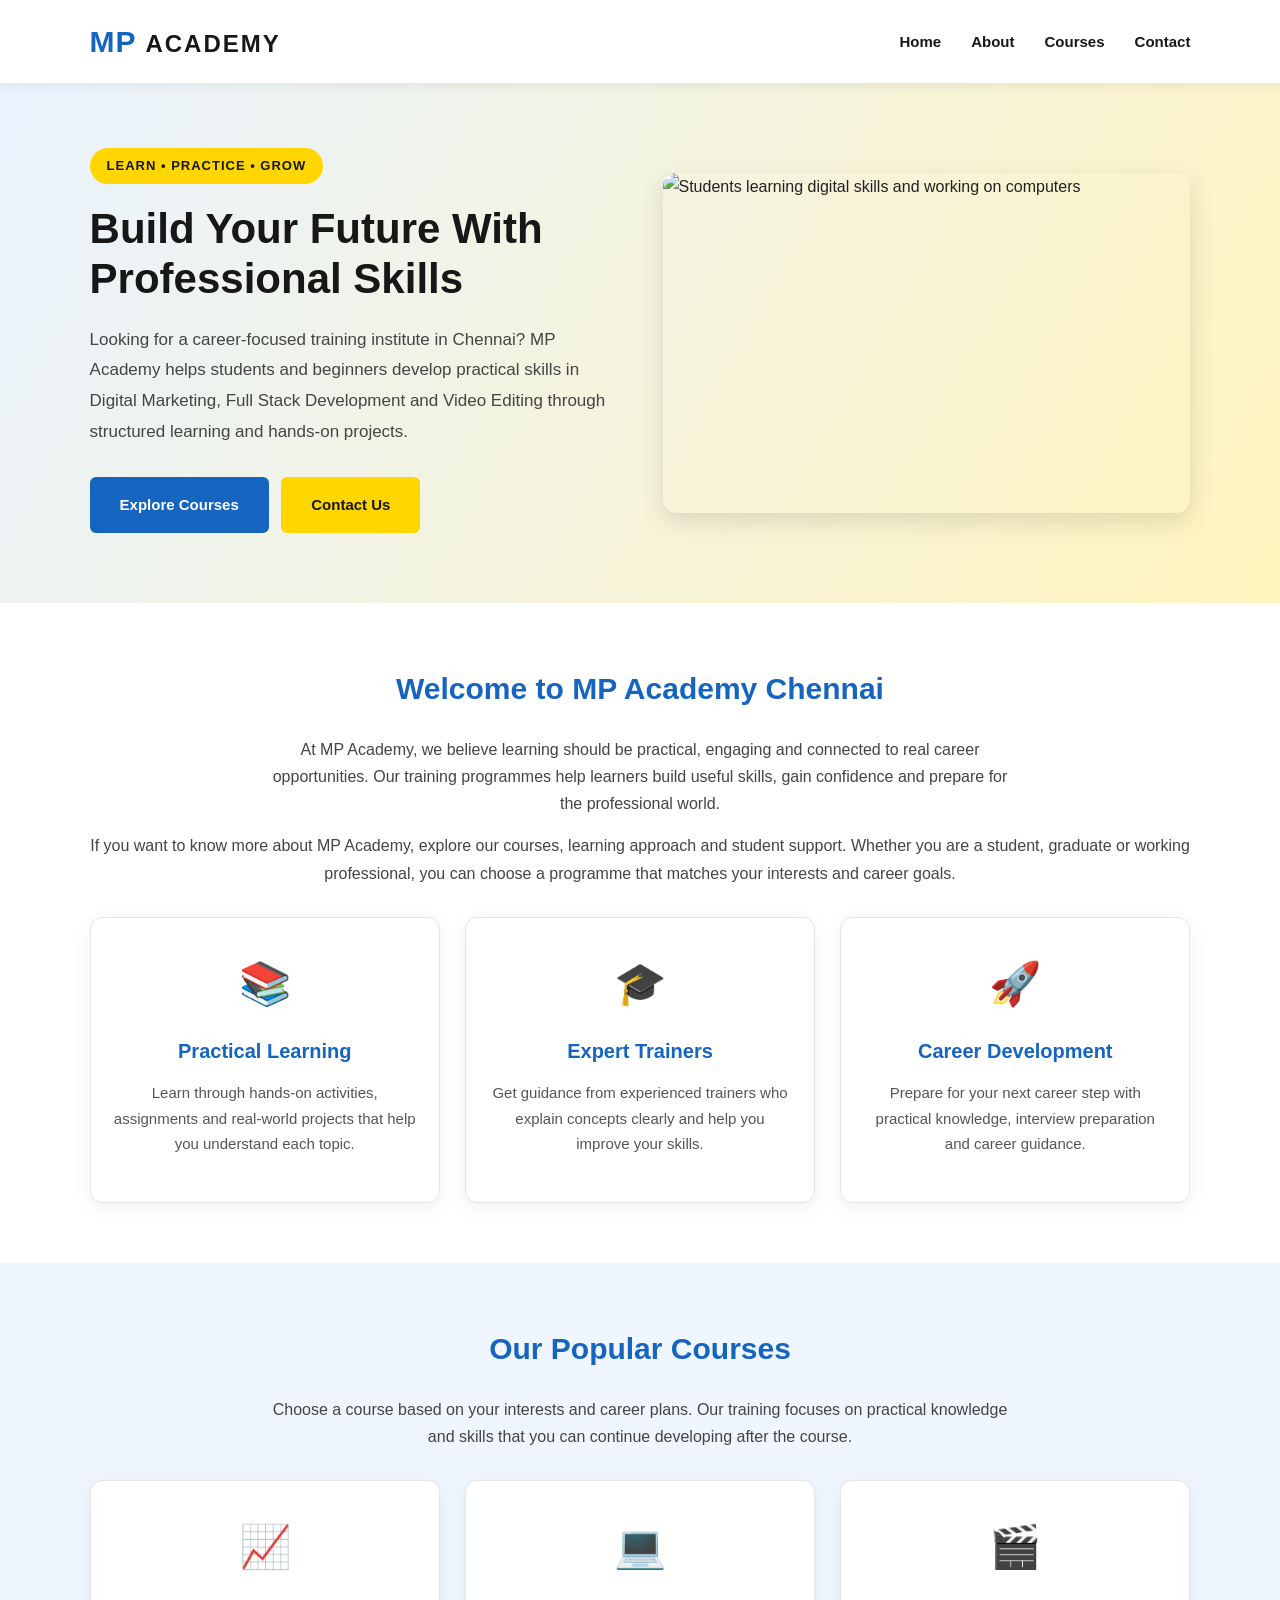
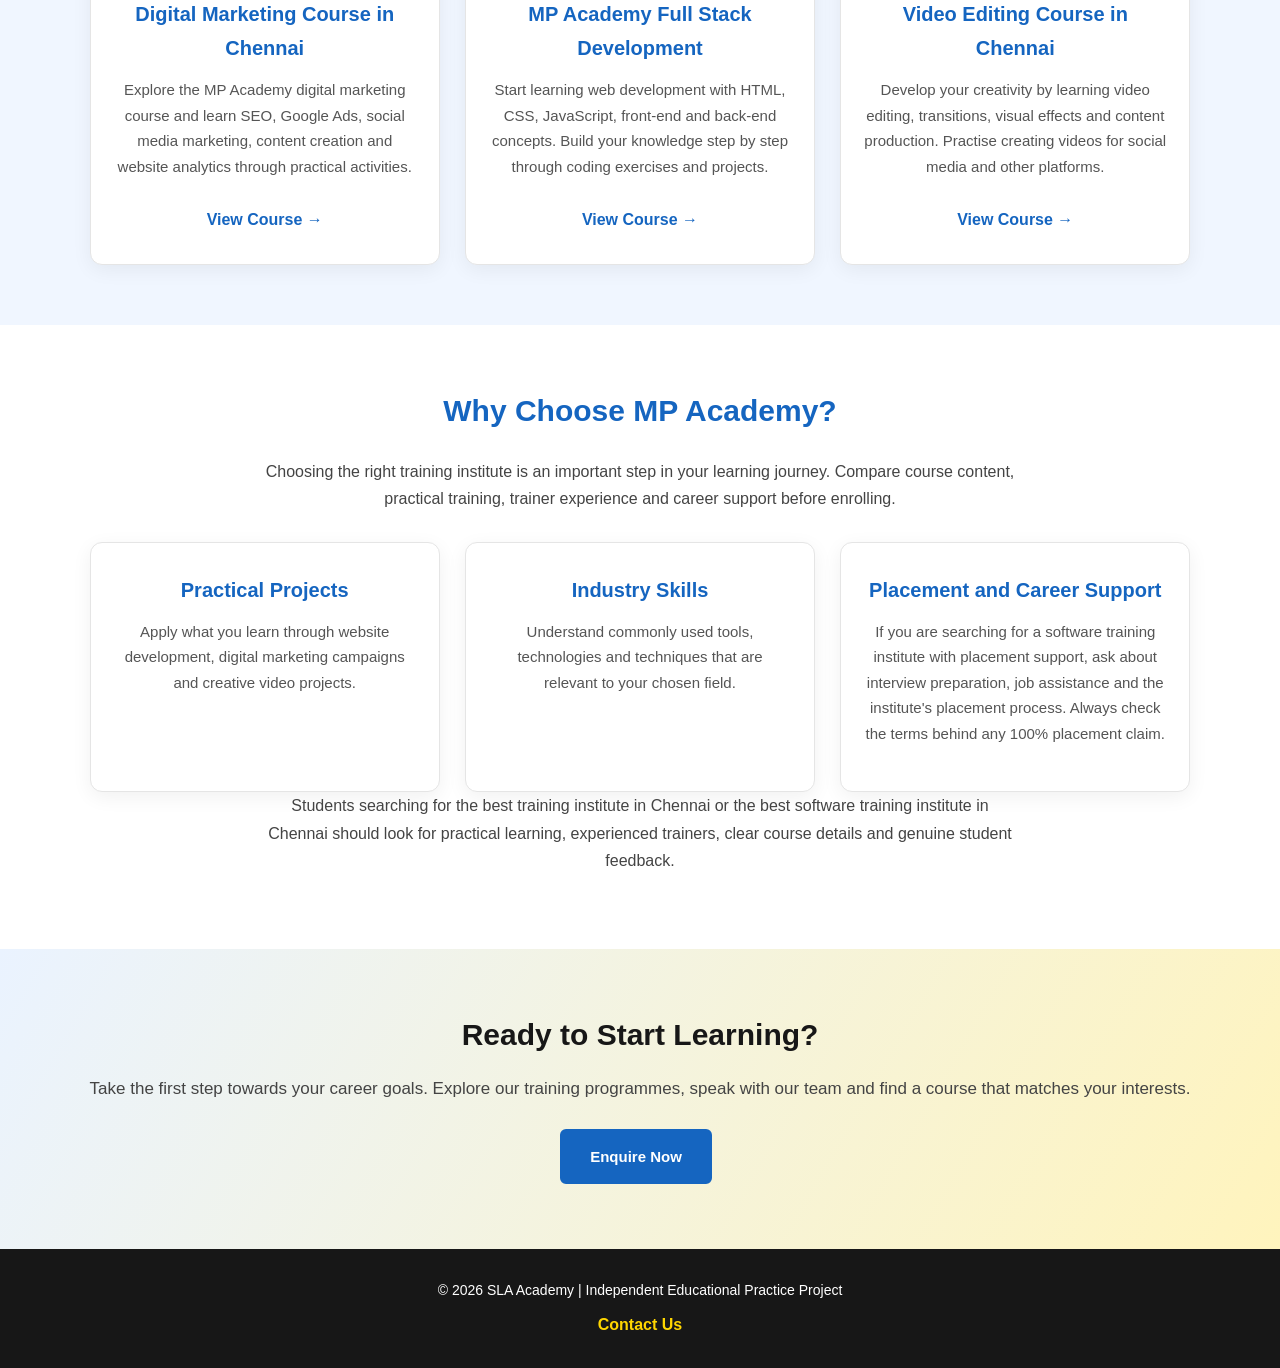
==== index.html @ 3234a4b4 "index.html" ====
<!DOCTYPE html>
<html lang="en">
<head>
    <meta charset="UTF-8">
    <meta name="viewport" content="width=device-width, initial-scale=1.0">

    <title>MP Academy Chennai | Professional Training Institute</title>

    <meta name="description" content="Explore digital marketing, full stack development and video editing courses at MP Academy Chennai. Learn practical skills with expert guidance and career support.">

    <link rel="stylesheet" href="style.css">


    <meta name="google-site-verification" content="STV4N6uwmvnP31asZhdzpuOBvbStapLVsEjwgEJARjo" />
</head>

<body>

<header>
    <nav>
        <a class="logo" href="index.html">
            MP <span>ACADEMY</span>
        </a>

        <ul>
            <li><a href="index.html">Home</a></li>
            <li><a href="about.html">About</a></li>
            <li><a href="courses.html">Courses</a></li>
            <li><a href="contact.html">Contact</a></li>
        </ul>
    </nav>
</header>

<main>

<!-- HERO SECTION -->
<section class="hero">
    <div class="hero-content">
        <span class="tag">LEARN • PRACTICE • GROW</span>

        <h1>Build Your Future With Professional Skills</h1>

        <p>
            Looking for a career-focused training institute in Chennai?
            MP Academy helps students and beginners develop practical
            skills in Digital Marketing, Full Stack Development and
            Video Editing through structured learning and hands-on projects.
        </p>

        <a href="courses.html" class="btn">Explore Courses</a>
        <a href="contact.html" class="btn btn-light">Contact Us</a>
    </div>

    <img
        src="https://images.unsplash.com/photo-1516321318423-f06f85e504b3?w=1000"
        alt="Students learning digital skills and working on computers">
</section>

<!-- WELCOME SECTION -->
<section class="section">
    <h2>Welcome to MP Academy Chennai</h2>

    <p class="intro">
        At MP Academy, we believe learning should be practical,
        engaging and connected to real career opportunities.
        Our training programmes help learners build useful skills,
        gain confidence and prepare for the professional world.
    </p>

    <p>
        If you want to know more about MP Academy, explore our courses,
        learning approach and student support. Whether you are a student,
        graduate or working professional, you can choose a programme
        that matches your interests and career goals.
    </p>

    <div class="cards">

        <div class="card">
            <div class="course-icon">📚</div>
            <h3>Practical Learning</h3>
            <p>
                Learn through hands-on activities, assignments and
                real-world projects that help you understand each topic.
            </p>
        </div>

        <div class="card">
            <div class="course-icon">🎓</div>
            <h3>Expert Trainers</h3>
            <p>
                Get guidance from experienced trainers who explain
                concepts clearly and help you improve your skills.
            </p>
        </div>

        <div class="card">
            <div class="course-icon">🚀</div>
            <h3>Career Development</h3>
            <p>
                Prepare for your next career step with practical
                knowledge, interview preparation and career guidance.
            </p>
        </div>

    </div>
</section>

<!-- COURSES SECTION -->
<section class="section bg-light">
    <h2>Our Popular Courses</h2>

    <p class="intro">
        Choose a course based on your interests and career plans.
        Our training focuses on practical knowledge and skills
        that you can continue developing after the course.
    </p>

    <div class="cards">

        <div class="card">
            <div class="course-icon">📈</div>
            <h3>Digital Marketing Course in Chennai</h3>
            <p>
                Explore the MP Academy digital marketing course and learn
                SEO, Google Ads, social media marketing, content creation
                and website analytics through practical activities.
            </p>
            <a href="digitalmarketing.html" class="text-link">View Course →</a>
        </div>

        <div class="card">
            <div class="course-icon">💻</div>
            <h3>MP Academy Full Stack Development</h3>
            <p>
                Start learning web development with HTML, CSS, JavaScript,
                front-end and back-end concepts. Build your knowledge
                step by step through coding exercises and projects.
            </p>
            <a href="fullstack.html" class="text-link">View Course →</a>
        </div>

        <div class="card">
            <div class="course-icon">🎬</div>
            <h3>Video Editing Course in Chennai</h3>
            <p>
                Develop your creativity by learning video editing,
                transitions, visual effects and content production.
                Practise creating videos for social media and other platforms.
            </p>
            <a href="videoediting.html" class="text-link">View Course →</a>
        </div>

    </div>
</section>

<!-- WHY CHOOSE US -->
<section class="section">
    <h2>Why Choose MP Academy?</h2>

    <p class="intro">
        Choosing the right training institute is an important step
        in your learning journey. Compare course content, practical
        training, trainer experience and career support before enrolling.
    </p>

    <div class="cards">

        <div class="card">
            <h3>Practical Projects</h3>
            <p>
                Apply what you learn through website development,
                digital marketing campaigns and creative video projects.
            </p>
        </div>

        <div class="card">
            <h3>Industry Skills</h3>
            <p>
                Understand commonly used tools, technologies and
                techniques that are relevant to your chosen field.
            </p>
        </div>

        <div class="card">
            <h3>Placement and Career Support</h3>
            <p>
                If you are searching for a software training institute
                with placement support, ask about interview preparation,
                job assistance and the institute's placement process.
                Always check the terms behind any 100% placement claim.
            </p>
        </div>

    </div>

    <p class="intro">
        Students searching for the best training institute in Chennai
        or the best software training institute in Chennai should
        look for practical learning, experienced trainers, clear
        course details and genuine student feedback.
    </p>
</section>

<!-- CALL TO ACTION -->
<section class="cta">
    <h2>Ready to Start Learning?</h2>

    <p>
        Take the first step towards your career goals.
        Explore our training programmes, speak with our team
        and find a course that matches your interests.
    </p>

    <a href="contact.html" class="btn">Enquire Now</a>
</section>

</main>

<!-- FOOTER -->
<footer>
    <p>© 2026 SLA Academy | Independent Educational Practice Project</p>
    <a href="contact.html">Contact Us</a>
</footer>

</body>
</html>
---- style.css ----
/* =====================================
   SLA ACADEMY - COMPLETE WEBSITE CSS
   Theme: Blue, Yellow and Black
===================================== */

/* 1. RESET AND GENERAL SETTINGS */

* {
    margin: 0;
    padding: 0;
    box-sizing: border-box;
}

html {
    scroll-behavior: smooth;
}

body {
    font-family: Arial, Helvetica, sans-serif;
    color: #222222;
    background: #ffffff;
    line-height: 1.7;
}

a {
    text-decoration: none;
    color: inherit;
}

img {
    max-width: 100%;
    display: block;
}

ul {
    padding-left: 22px;
}

/* 2. HEADER AND NAVIGATION */

header {
    width: 100%;
    background: #ffffff;
    padding: 16px 7%;
    box-shadow: 0 2px 12px rgba(0,0,0,0.08);
    position: relative;
    z-index: 10;
}

nav {
    max-width: 1250px;
    margin: auto;
    display: flex;
    align-items: center;
    justify-content: space-between;
    gap: 25px;
    flex-wrap: wrap;
}

/* 3. SLA ACADEMY LOGO */

.logo {
    font-family: Arial, Helvetica, sans-serif;
    font-size: 30px;
    font-weight: 900;
    letter-spacing: 1px;
    color: #1565C0;
    text-decoration: none;
    text-transform: uppercase;
    white-space: nowrap;
    transition: 0.3s ease;
}

.logo span {
    color: #171717;
    font-size: 24px;
    font-weight: 800;
    letter-spacing: 2px;
}

.logo:hover {
    transform: scale(1.04);
}

/* 4. NAVIGATION LINKS */

nav ul {
    display: flex;
    align-items: center;
    justify-content: center;
    gap: 30px;
    list-style: none;
    padding: 0;
    margin: 0;
}

nav ul li {
    list-style: none;
}

nav ul li a {
    font-size: 15px;
    font-weight: 700;
    color: #171717;
    transition: 0.3s ease;
}

nav ul li a:hover {
    color: #1565C0;
}

nav > a:not(.logo) {
    font-size: 15px;
    font-weight: 700;
    color: #171717;
}

nav > a:not(.logo):hover {
    color: #1565C0;
}

/* 5. HERO SECTION */

.hero {
    min-height: 470px;
    padding: 65px 7%;
    background: linear-gradient(120deg, #eaf3ff, #fff4bd);
    display: grid;
    grid-template-columns: 1fr 1fr;
    align-items: center;
    gap: 45px;
}

.hero-content {
    max-width: 620px;
}

.hero div {
    text-align: left;
}

.hero h1 {
    color: #171717;
    font-size: 42px;
    line-height: 1.2;
    margin-bottom: 20px;
    font-weight: 800;
}

.hero p {
    color: #444444;
    font-size: 17px;
    margin-bottom: 25px;
    line-height: 1.8;
}

.hero img {
    width: 100%;
    height: 340px;
    object-fit: cover;
    border-radius: 14px;
    box-shadow: 0 8px 25px rgba(0,0,0,0.12);
}

/* 6. HERO TAG */

.tag {
    display: inline-block;
    background: #FFD600;
    color: #171717;
    padding: 7px 17px;
    border-radius: 30px;
    font-size: 13px;
    font-weight: 800;
    letter-spacing: 1px;
    margin-bottom: 20px;
}

/* 7. BUTTONS */

.btn {
    display: inline-block;
    background: #1565C0;
    color: #ffffff;
    padding: 13px 28px;
    border-radius: 6px;
    font-size: 15px;
    font-weight: bold;
    margin: 5px 8px 5px 0;
    transition: 0.3s ease;
    border: 2px solid #1565C0;
}

.btn:hover {
    background: #0D47A1;
    border-color: #0D47A1;
    transform: translateY(-2px);
}

.btn-light {
    background: #FFD600;
    color: #171717;
    border: 2px solid #FFD600;
}

.btn-light:hover {
    background: #F0C400;
    color: #171717;
}

/* 8. GENERAL SECTIONS */

.section {
    max-width: 1300px;
    margin: auto;
    padding: 60px 7%;
    text-align: center;
}

.section h2 {
    font-size: 30px;
    font-weight: 800;
    color: #1565C0;
    margin-bottom: 22px;
}

.section h3 {
    color: #171717;
    margin-bottom: 12px;
    font-size: 20px;
}

.section p {
    font-size: 16px;
    color: #444444;
    margin-bottom: 15px;
}

.section h3 + p {
    margin-top: 0;
}

/* 9. INTRO TEXT */

.intro {
    max-width: 760px;
    margin: 0 auto 30px;
    text-align: center;
    font-size: 17px;
}

/* 10. COURSE CARDS */

.cards {
    display: grid;
    grid-template-columns: repeat(3, 1fr);
    gap: 25px;
    margin-top: 30px;
}

.card {
    background: #ffffff;
    padding: 30px 23px;
    border-radius: 12px;
    border: 1px solid #e5e5e5;
    box-shadow: 0 5px 20px rgba(0,0,0,0.06);
    transition: 0.3s ease;
    text-align: center;
}

.card:hover {
    transform: translateY(-7px);
    border-color: #1565C0;
    box-shadow: 0 10px 28px rgba(21,101,192,0.15);
}

.card h3 {
    color: #1565C0;
    font-size: 20px;
    margin-bottom: 12px;
}

.card p {
    font-size: 15px;
    color: #555555;
}

/* 11. COURSE ICONS */

.course-icon {
    font-size: 42px;
    margin-bottom: 15px;
}

/* 12. LIGHT BACKGROUND SECTION */

.bg-light {
    background: #f0f6ff;
    max-width: 100%;
}

/* 13. PAGE BANNER */

.page-banner {
    background: linear-gradient(120deg, #eaf3ff, #fff4bd);
    padding: 65px 7%;
    text-align: center;
}

.page-banner h1 {
    color: #1565C0;
    font-size: 40px;
    font-weight: 800;
    margin-bottom: 15px;
}

.page-banner p {
    font-size: 17px;
    color: #444444;
}

/* 14. COURSE DETAIL IMAGES */

.section img {
    max-width: 100%;
    height: auto;
    border-radius: 12px;
    margin: 25px auto;
}

/* 15. FEATURE LIST */

.feature-list {
    max-width: 800px;
    margin: 25px auto;
    text-align: left;
}

.feature-list li {
    padding: 7px 0;
    font-size: 16px;
    color: #333333;
}

/* 16. TEXT LINKS */

.text-link {
    display: inline-block;
    color: #1565C0;
    font-weight: bold;
    margin-top: 12px;
    transition: 0.3s;
}

.text-link:hover {
    color: #0D47A1;
    text-decoration: underline;
}

/* 17. CALL TO ACTION */

.cta {
    background: linear-gradient(120deg, #eaf3ff, #fff4bd);
    padding: 60px 7%;
    text-align: center;
}

.cta h2 {
    color: #171717;
    font-size: 30px;
    font-weight: 800;
    margin-bottom: 15px;
}

.cta p {
    color: #444444;
    font-size: 17px;
    margin-bottom: 20px;
}

/* 18. CONTACT PAGE */

.contact-details,
.contact-form {
    max-width: 700px;
    margin: 25px auto;
    text-align: left;
}

.contact-details p {
    margin-bottom: 12px;
}

input,
textarea,
select {
    width: 100%;
    padding: 13px;
    margin: 10px 0;
    border: 1px solid #cccccc;
    border-radius: 6px;
    font-size: 15px;
    font-family: Arial, sans-serif;
}

input:focus,
textarea:focus,
select:focus {
    outline: none;
    border-color: #1565C0;
}

textarea {
    min-height: 130px;
    resize: vertical;
}

/* 19. FOOTER */

footer {
    background: #171717;
    color: #ffffff;
    padding: 30px 7%;
    text-align: center;
    margin-top: 0;
}

footer p {
    font-size: 14px;
    margin-bottom: 8px;
}

footer a {
    color: #FFD600;
    font-weight: bold;
}

footer a:hover {
    color: #ffffff;
}

/* 20. RESPONSIVE TABLET DESIGN */

@media (max-width: 900px) {

    .hero {
        gap: 25px;
        padding: 50px 5%;
    }

    .hero h1 {
        font-size: 34px;
    }

    .cards {
        grid-template-columns: repeat(2, 1fr);
    }

    nav ul {
        gap: 18px;
    }
}

/* 21. RESPONSIVE MOBILE DESIGN */

@media (max-width: 600px) {

    header {
        padding: 15px 5%;
    }

    nav {
        flex-direction: column;
        gap: 15px;
    }

    .logo {
        font-size: 26px;
    }

    .logo span {
        font-size: 21px;
    }

    nav ul {
        flex-wrap: wrap;
        gap: 12px 20px;
        justify-content: center;
    }

    nav ul li a {
        font-size: 14px;
    }

    .hero {
        grid-template-columns: 1fr;
        padding: 40px 6%;
        text-align: center;
        gap: 25px;
    }

    .hero div {
        text-align: center;
    }

    .hero h1 {
        font-size: 30px;
    }

    .hero p {
        font-size: 15px;
    }

    .hero img {
        height: 230px;
    }

    .section {
        padding: 42px 6%;
    }

    .section h2 {
        font-size: 25px;
    }

    .section p {
        font-size: 15px;
    }

    .cards {
        grid-template-columns: 1fr;
        gap: 18px;
    }

    .card {
        padding: 25px 18px;
    }

    .page-banner {
        padding: 45px 6%;
    }

    .page-banner h1 {
        font-size: 29px;
    }

    .cta {
        padding: 45px 6%;
    }

    .cta h2 {
        font-size: 25px;
    }

    .btn {
        padding: 11px 20px;
        font-size: 14px;
    }

    footer {
        padding: 25px 5%;
    }
}
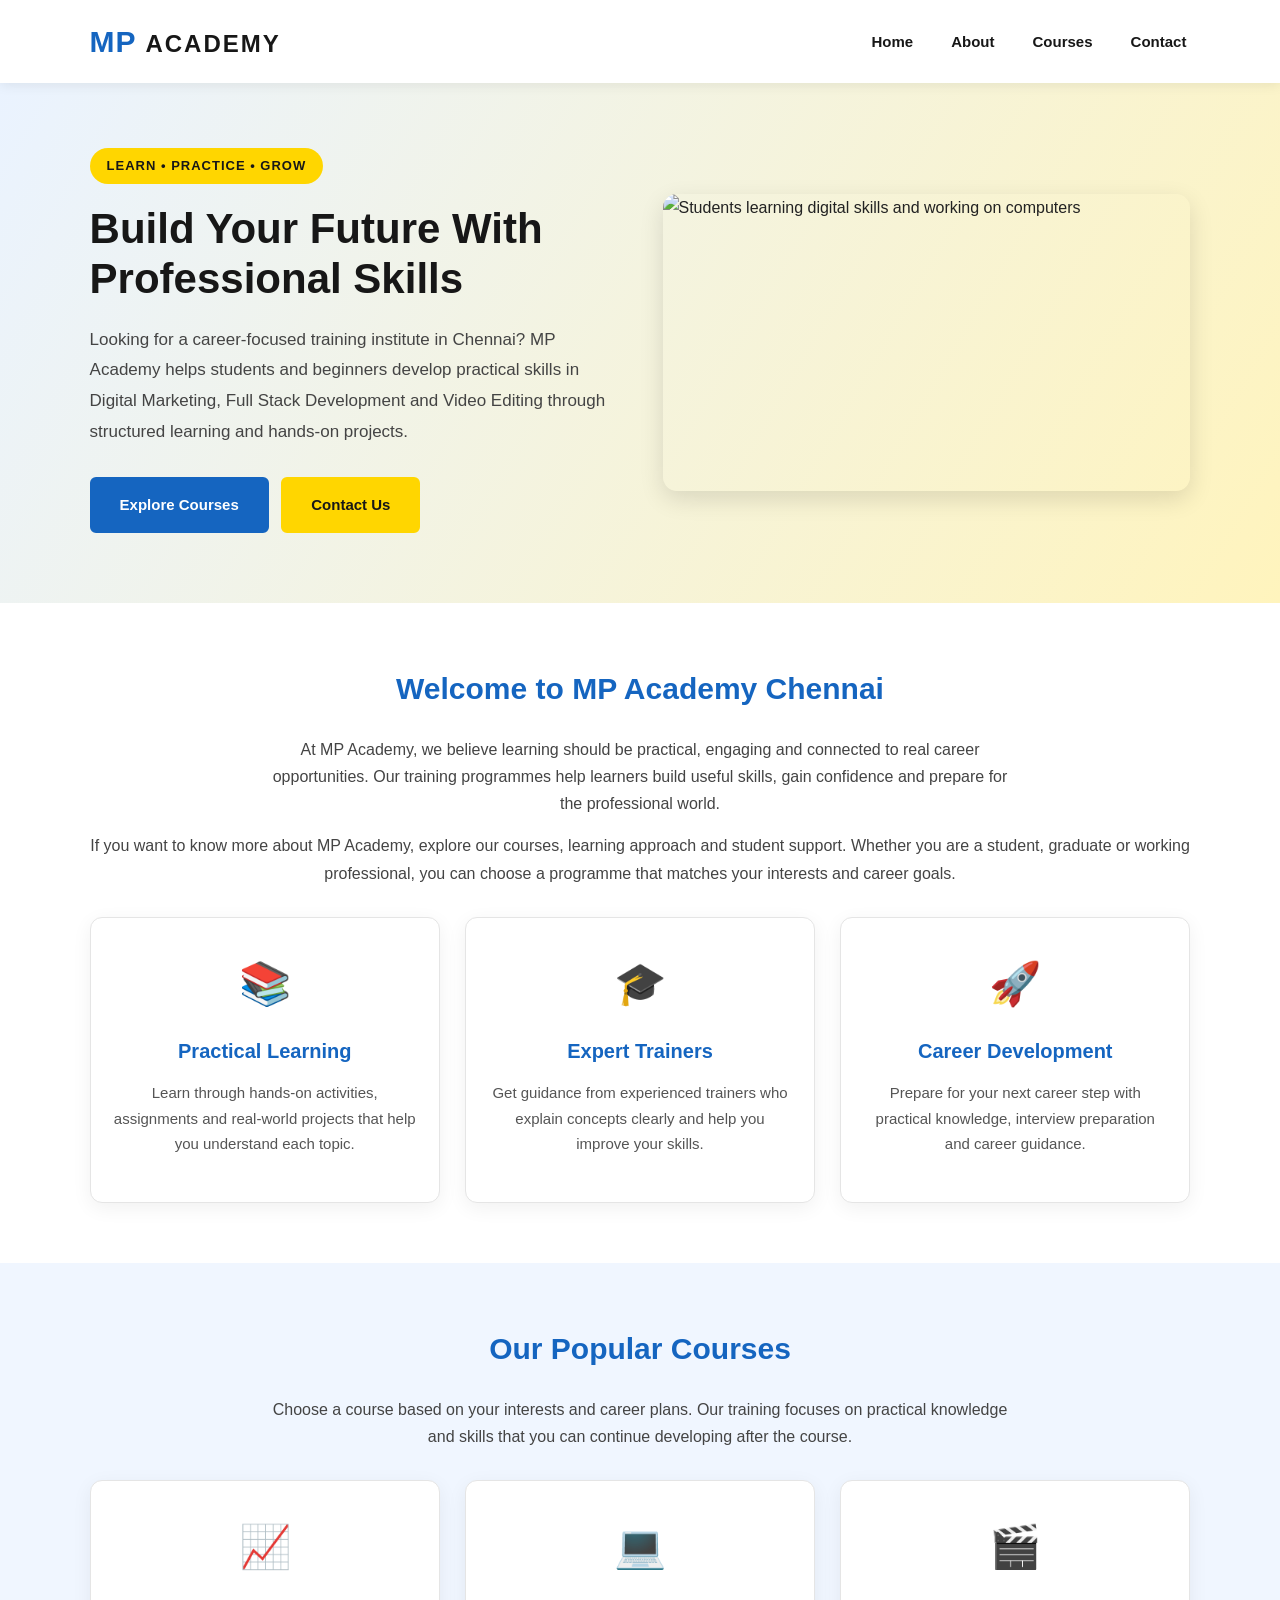
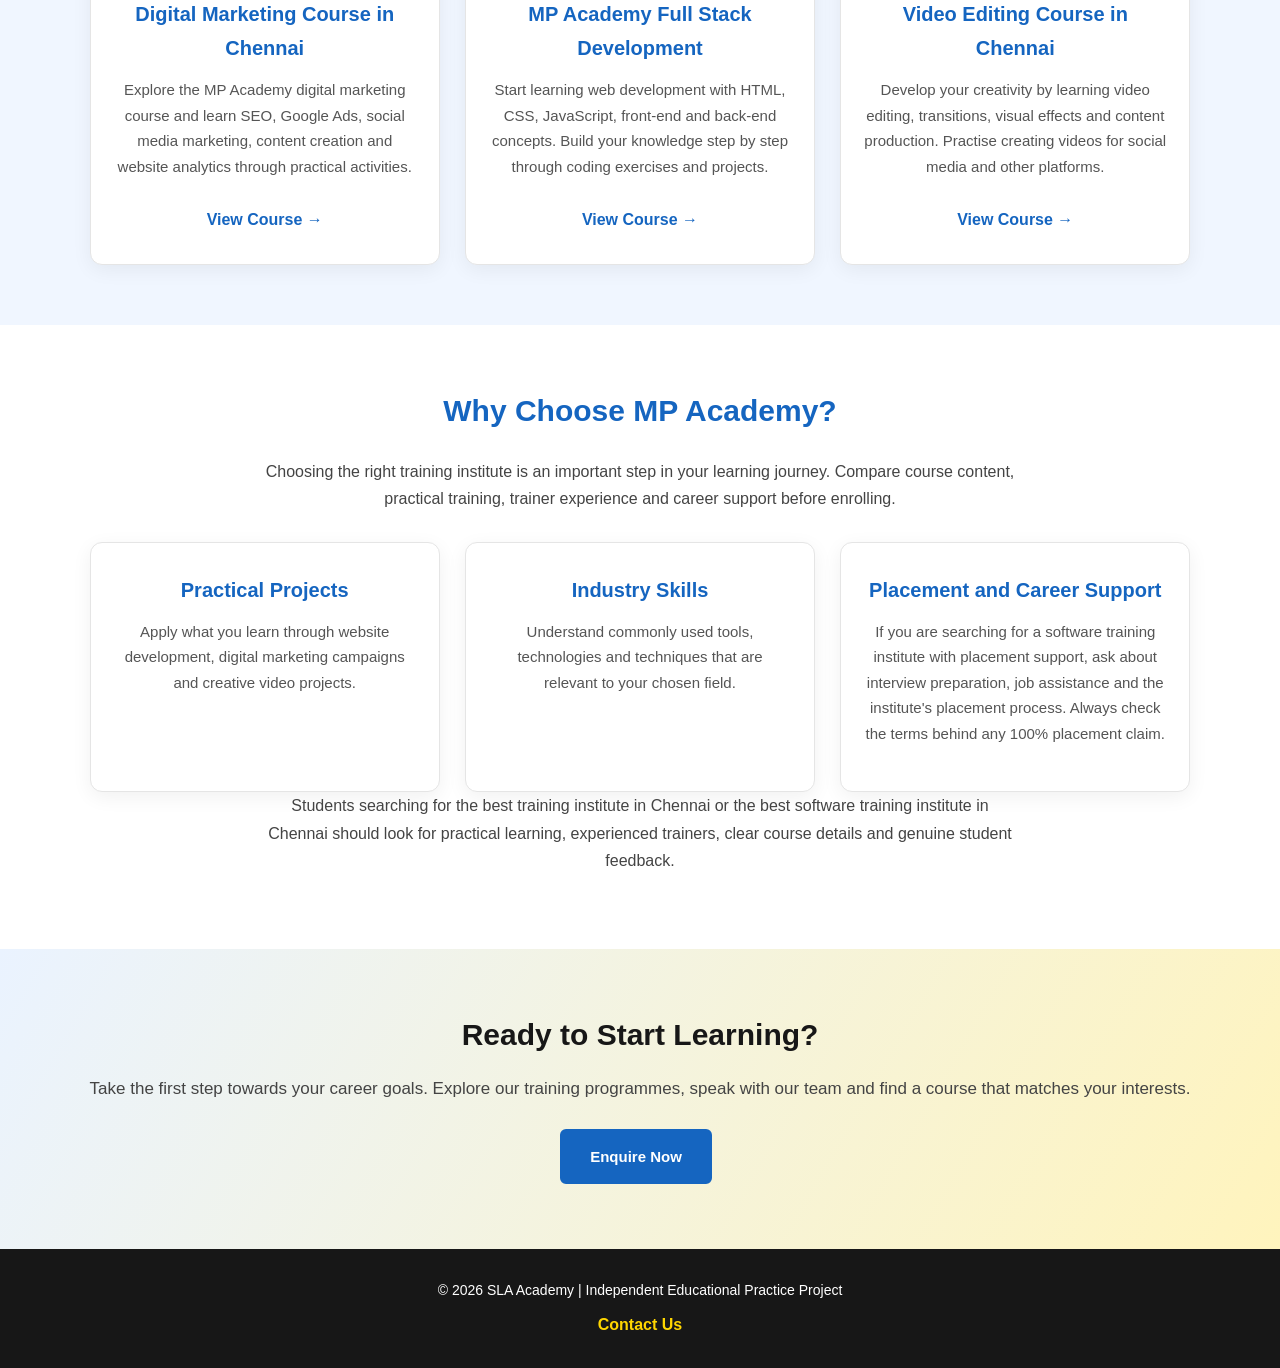
==== commit e081eadd: "index.html" ====
--- a/index.html
+++ b/index.html
@@ -10,8 +10,15 @@
 
     <link rel="stylesheet" href="style.css">
 
-
-    <meta name="google-site-verification" content="STV4N6uwmvnP31asZhdzpuOBvbStapLVsEjwgEJARjo" />
+<meta name="google-site-verification" content="45It9pEVjwNaxT9Z-VhYxTLLUUu9VZA_qcjDOAqwB80" />
+
+
+    <script async src="https://www.googletagmanager.com/gtm.js?id=GTM-NSJ57LS7"></script>
+<script>
+  window.dataLayer = window.dataLayer || [];
+  function gtag(){dataLayer.push(arguments);}
+  gtag('js', new Date());
+</script>
 </head>
 
 <body>
--- a/style.css
+++ b/style.css
@@ -562,3 +562,44 @@
         padding: 25px 5%;
     }
 }
+/* Additional Mobile Optimization */
+
+html, body {
+    width: 100%;
+    max-width: 100%;
+    overflow-x: hidden;
+}
+
+.hero img {
+    max-width: 100%;
+    height: auto;
+    aspect-ratio: 16 / 9;
+    object-fit: cover;
+}
+
+nav ul li a {
+    display: inline-block;
+    padding: 8px 4px;
+}
+
+.btn {
+    min-height: 44px;
+    text-align: center;
+}
+
+@media (max-width: 600px) {
+
+    .hero img {
+        width: 100%;
+        height: auto;
+    }
+
+    .cards {
+        grid-template-columns: minmax(0, 1fr);
+    }
+
+    .card {
+        width: 100%;
+    }
+
+}
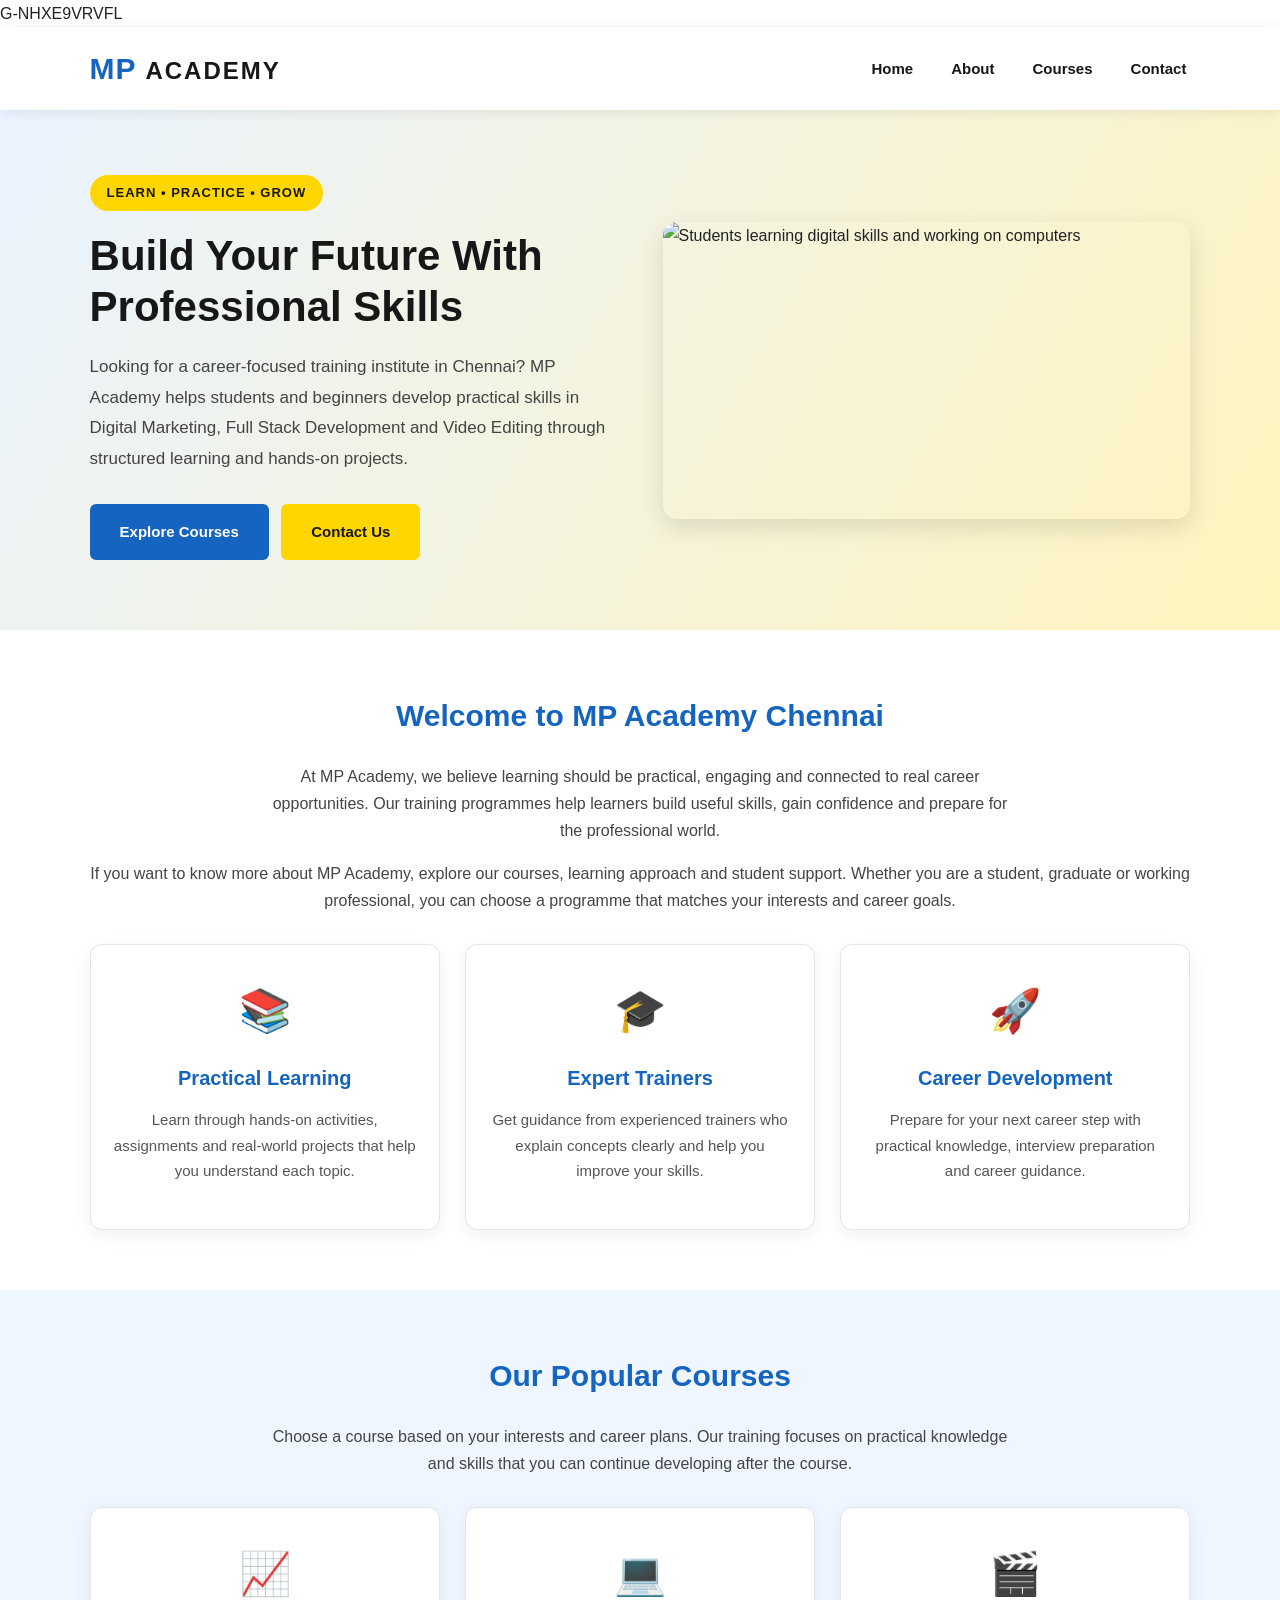
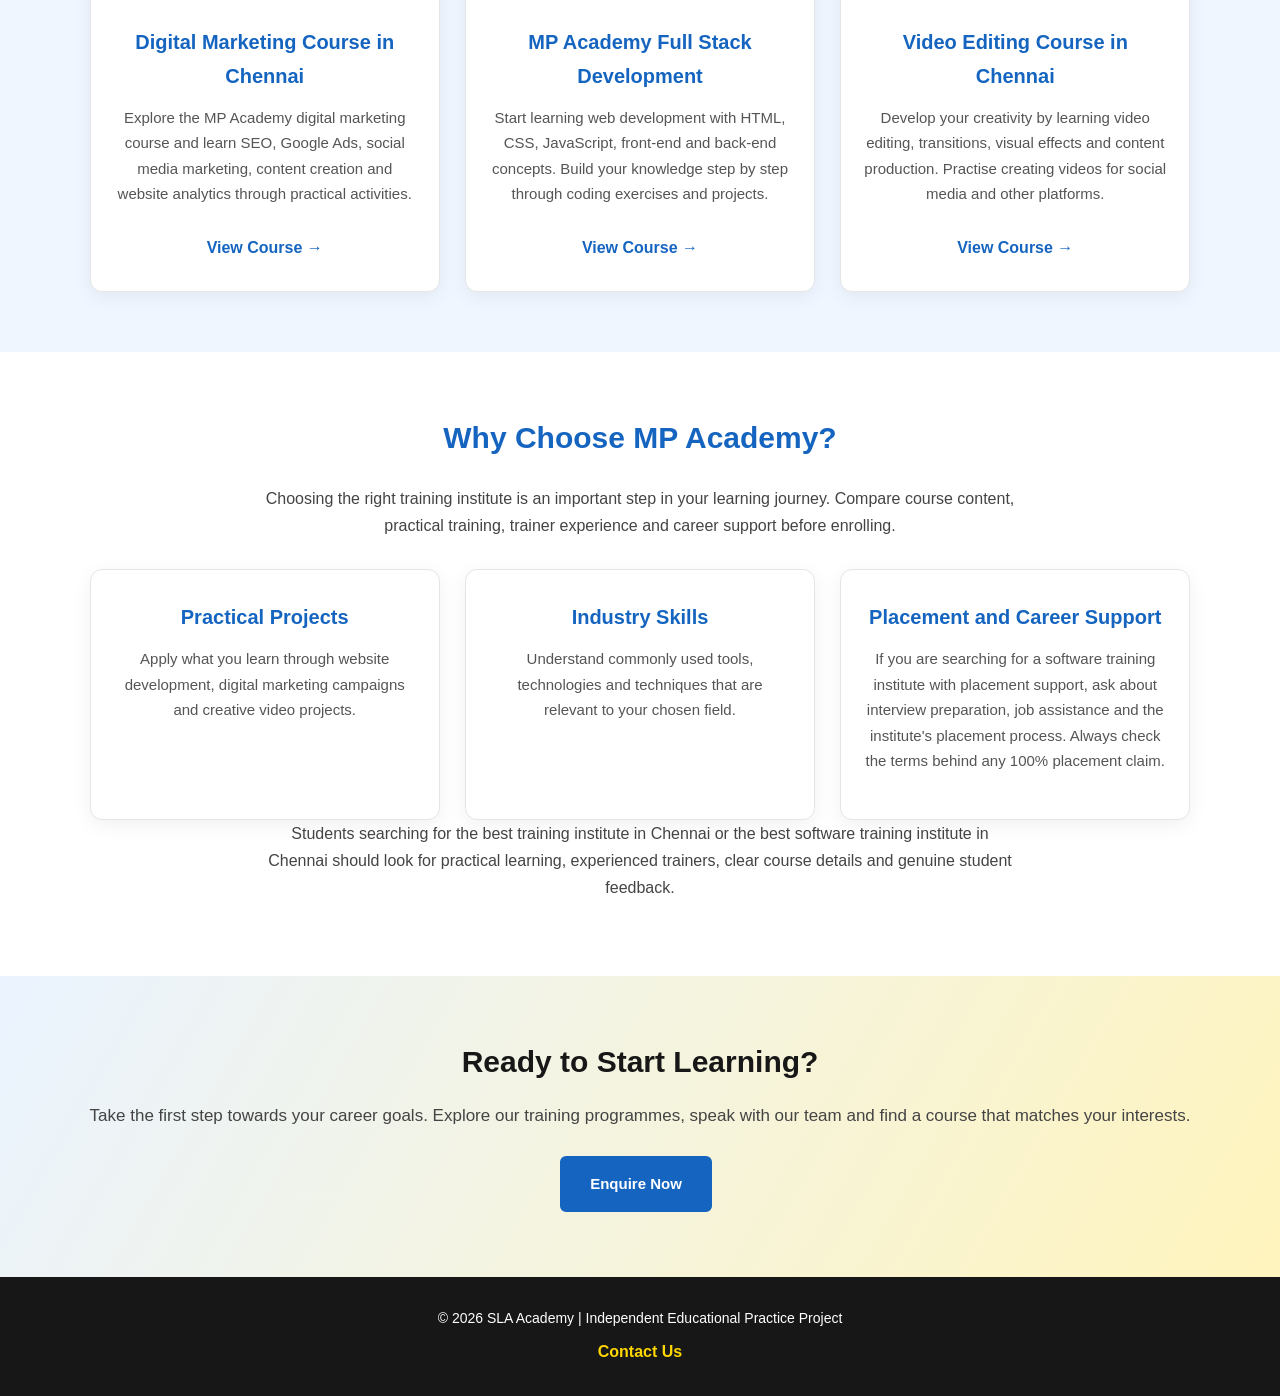
==== commit 10147a9d: "index.html" ====
--- a/index.html
+++ b/index.html
@@ -11,7 +11,7 @@
     <link rel="stylesheet" href="style.css">
 
 <meta name="google-site-verification" content="45It9pEVjwNaxT9Z-VhYxTLLUUu9VZA_qcjDOAqwB80" />
-
+    G-NHXE9VRVFL
 
     <script async src="https://www.googletagmanager.com/gtm.js?id=GTM-NSJ57LS7"></script>
 <script>
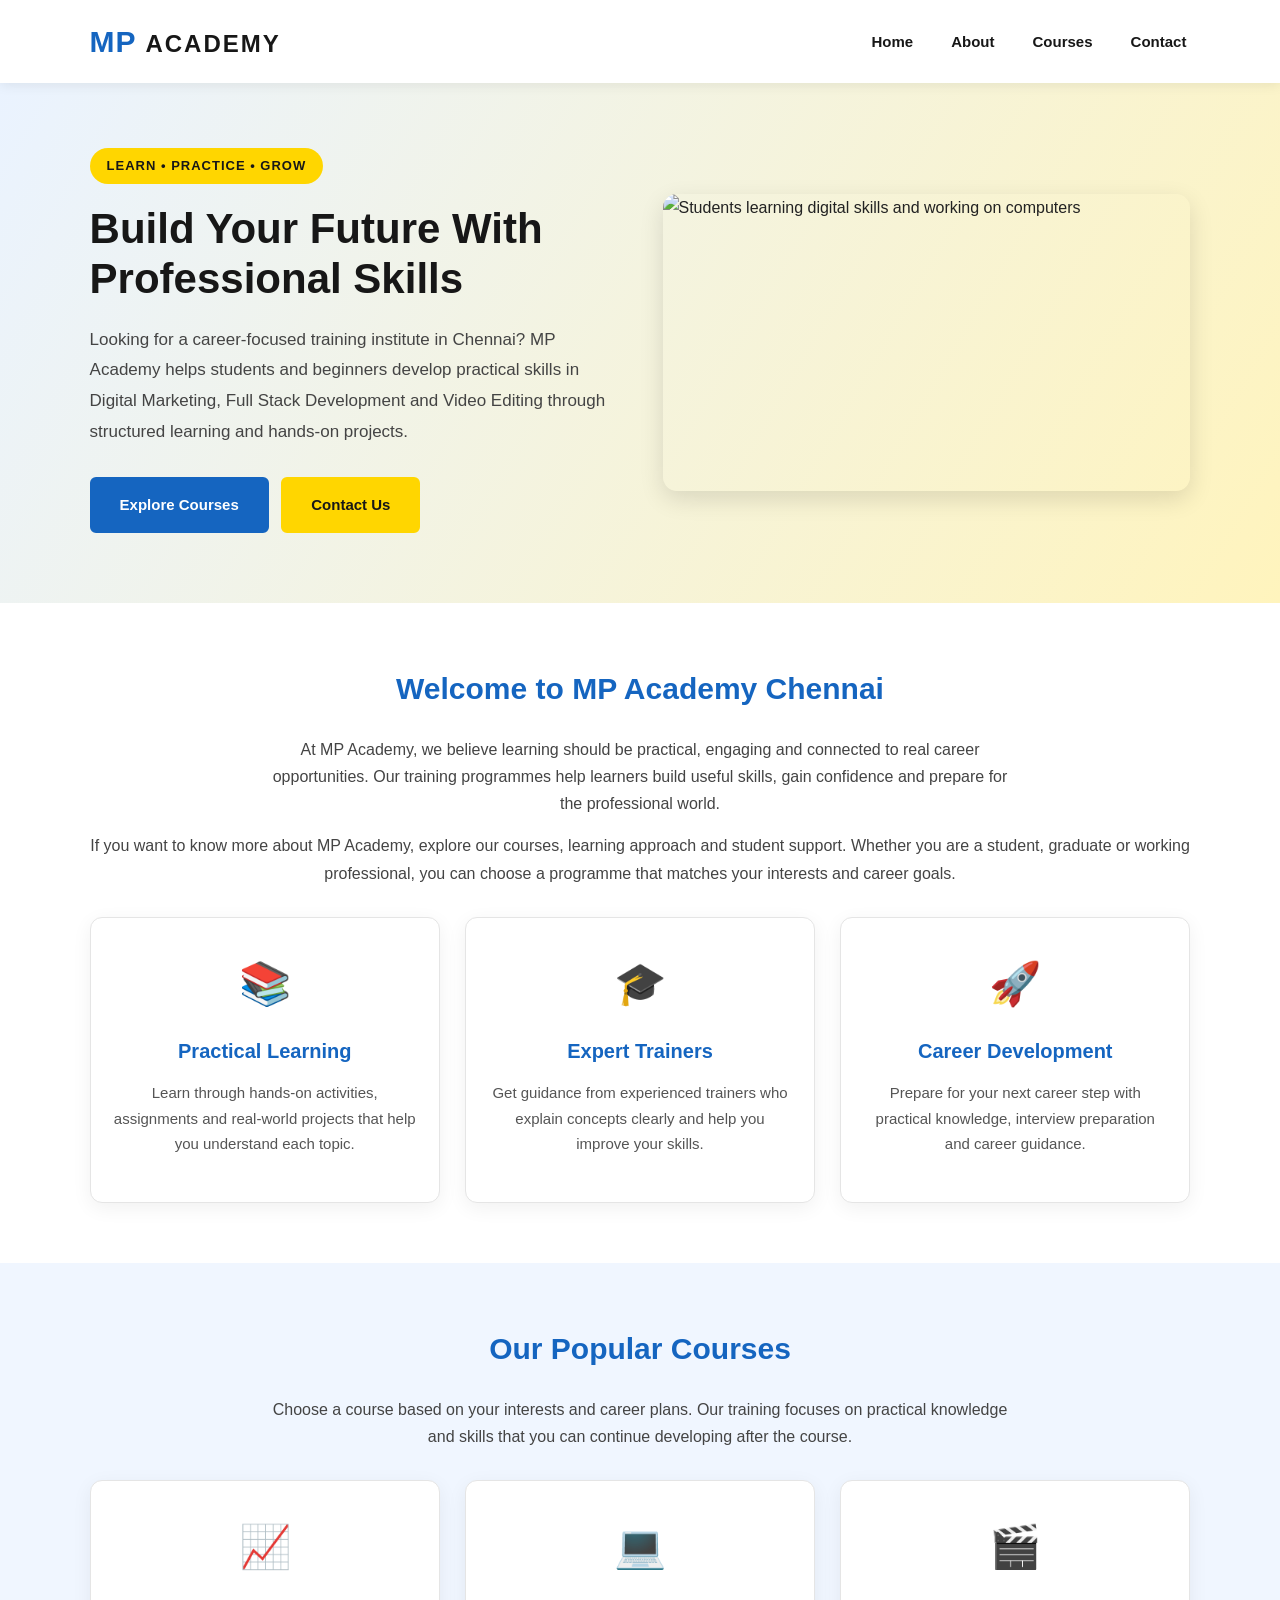
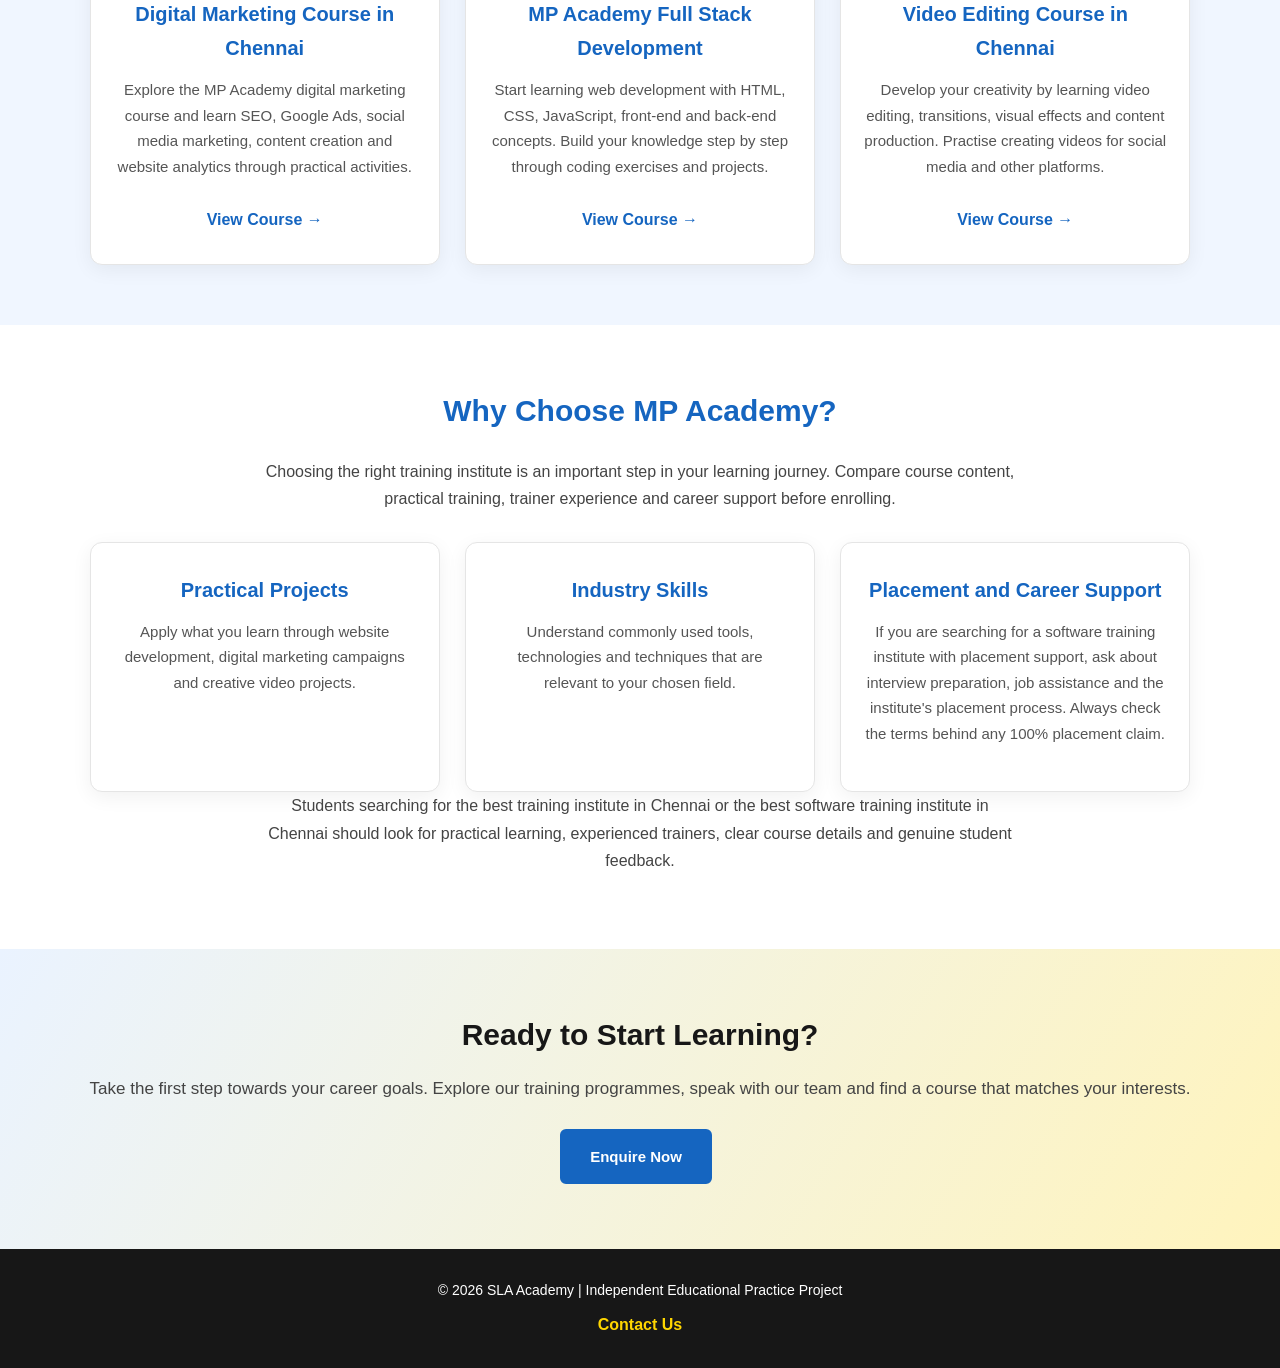
==== commit f7016a23: "index.html" ====
--- a/index.html
+++ b/index.html
@@ -11,9 +11,9 @@
     <link rel="stylesheet" href="style.css">
 
 <meta name="google-site-verification" content="45It9pEVjwNaxT9Z-VhYxTLLUUu9VZA_qcjDOAqwB80" />
-    G-NHXE9VRVFL
-
-    <script async src="https://www.googletagmanager.com/gtm.js?id=GTM-NSJ57LS7"></script>
+    
+
+    <script async src="https://www.googletagmanager.com/gtm.js?id=G-NHXE9VRVFL "></script>
 <script>
   window.dataLayer = window.dataLayer || [];
   function gtag(){dataLayer.push(arguments);}
